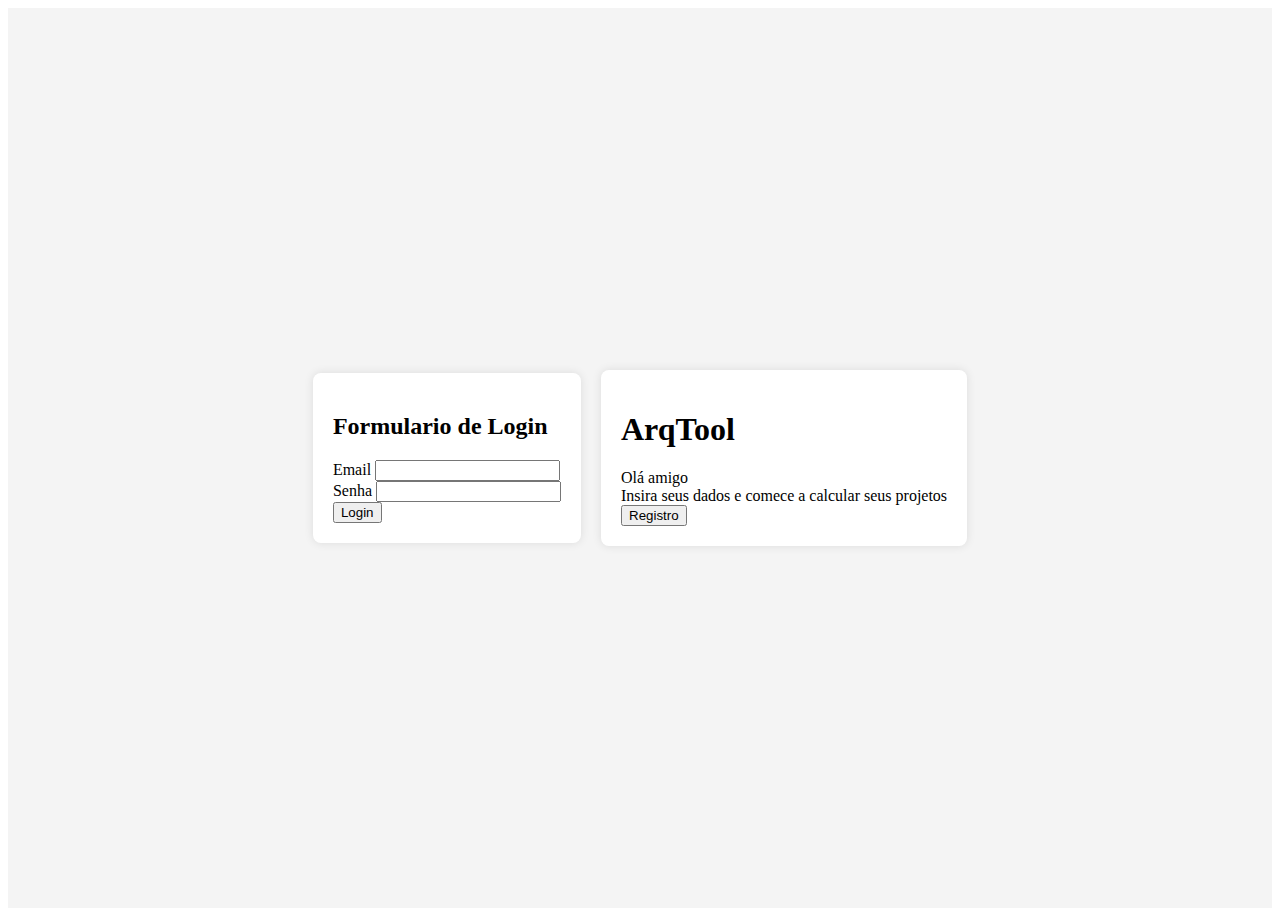
==== index.html @ d972c8eb "atualização estrutura html" ====
<!DOCTYPE html>
<html lang="en">

<head>
    <meta charset="UTF-8">
    <meta name="viewport" content="width=device-width, initial-scale=1.0">
    <title>Document</title>
    <link rel="stylesheet" href="./login/login.css">
</head>

<body>

    <div class="container">

        <div class="login-form">
            <h2>Formulario de Login</h2>     
        
            <div class="form-group">
                <label for="email">Email</label>
                <input type="text" id="email">
            </div>
        
            <div class="form-group">
                <label for="senha">Senha</label>
                <input type="password" id="senha">
            </div>
        
            <button onclick="login()">Login</button>
        </div>

        <div class="info">
            <h1 class="info-title">ArqTool</h1>
        
            <div class="greeting">
                <div class="greeting-title">Olá amigo</div>
                
                <div class="greeting-description">
                    <div>Insira seus dados e comece a calcular seus projetos</div>
                </div>
            </div>
        
            <button class="register-button" onClick="irParaRegistro()">Registro</button>
        </div>

    </div>

    <script src="login/login.js"></script>
</body>

</html>
---- login/login.css ----
/* Centralizar conteúdo na página */
.container {
    display: flex;
    justify-content: center;
    align-items: center;
    height: 100vh;
    background-color: #f4f4f4; /* Cor de fundo de exemplo */
}

/* Estilo para o formulário de login */
.login-form {
    background-color: #ffffff; /* Cor de fundo do formulário */
    padding: 20px;
    border-radius: 8px;
    box-shadow: 0px 0px 10px rgba(0, 0, 0, 0.1); /* Sombra suave */
    margin-right: 20px; /* Espaçamento entre os elementos */
}

/* Estilo para a seção de informações */
.info {
    background-color: #ffffff; /* Cor de fundo da seção de informações */
    padding: 20px;
    border-radius: 8px;
    box-shadow: 0px 0px 10px rgba(0, 0, 0, 0.1); /* Sombra suave */
}
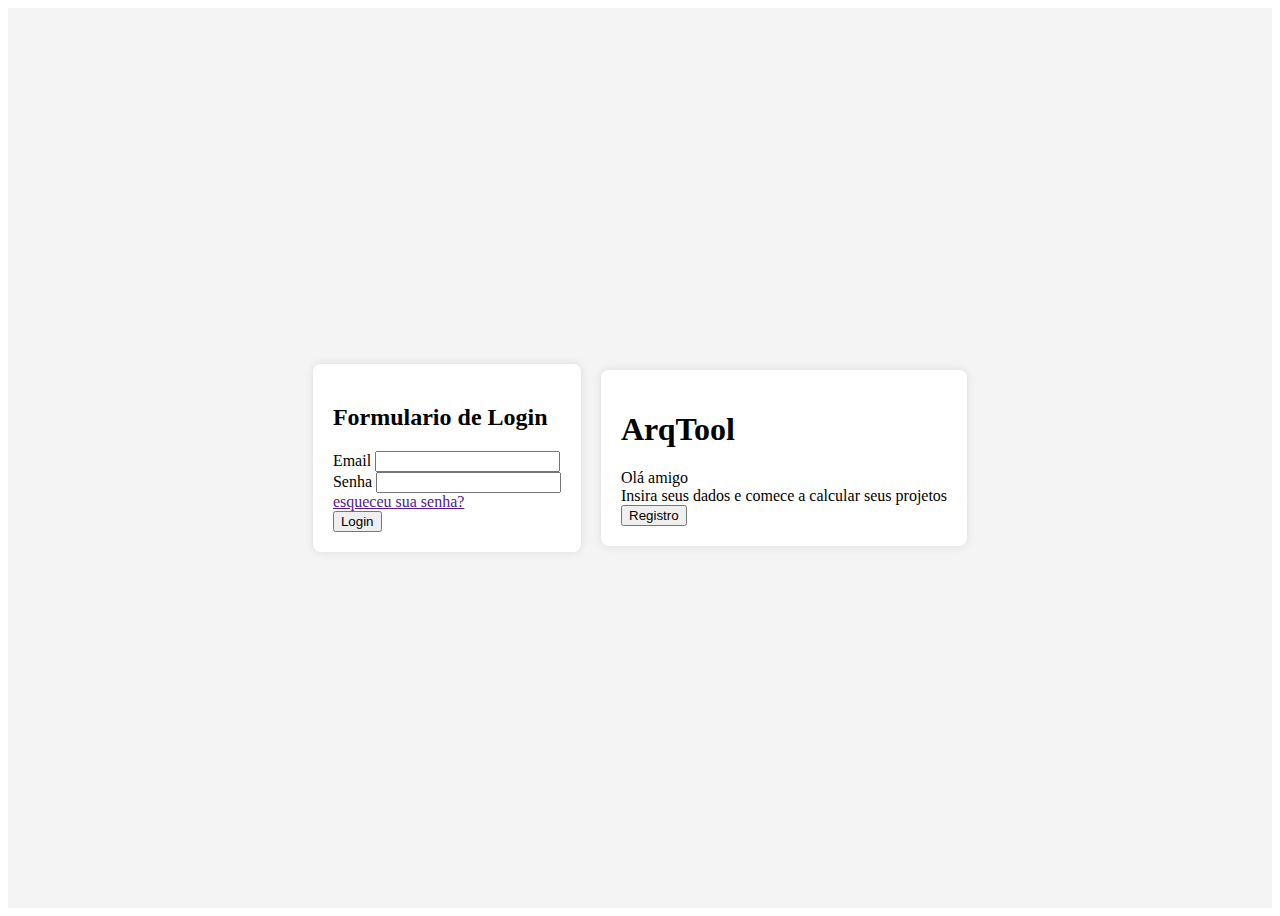
==== commit 0bd560dc: "add 'esqueceu sua senha?'" ====
--- a/index.html
+++ b/index.html
@@ -24,7 +24,11 @@
                 <label for="senha">Senha</label>
                 <input type="password" id="senha">
             </div>
-        
+
+            <div>
+                <a href="">esqueceu sua senha?</a>
+            </div>
+            
             <button onclick="login()">Login</button>
         </div>
 
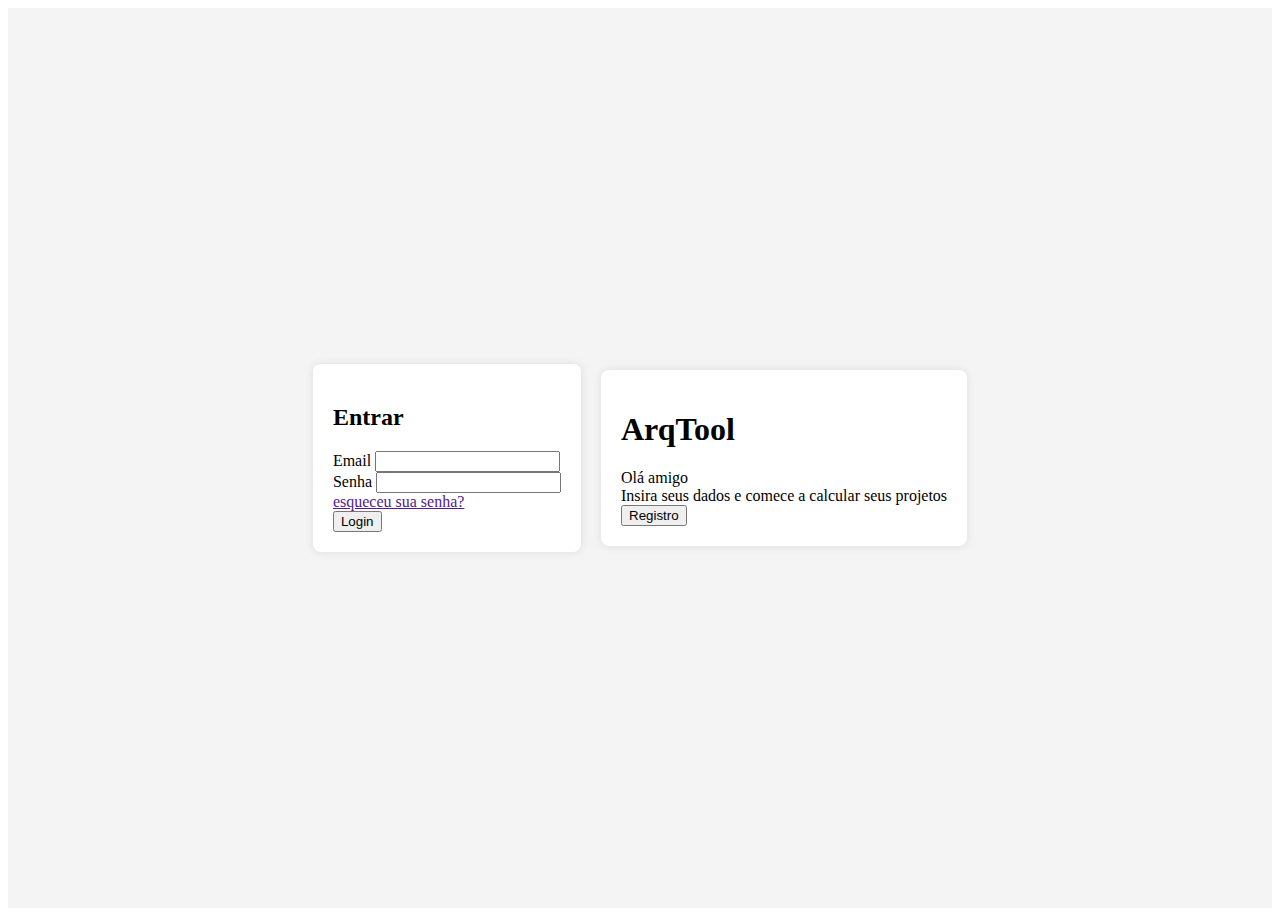
==== commit fccd933f: "tratamento de erros" ====
--- a/index.html
+++ b/index.html
@@ -13,7 +13,7 @@
     <div class="container">
 
         <div class="login-form">
-            <h2>Formulario de Login</h2>     
+            <h2>Entrar</h2>     
         
             <div class="form-group">
                 <label for="email">Email</label>
@@ -28,7 +28,7 @@
             <div>
                 <a href="">esqueceu sua senha?</a>
             </div>
-            
+
             <button onclick="login()">Login</button>
         </div>
 
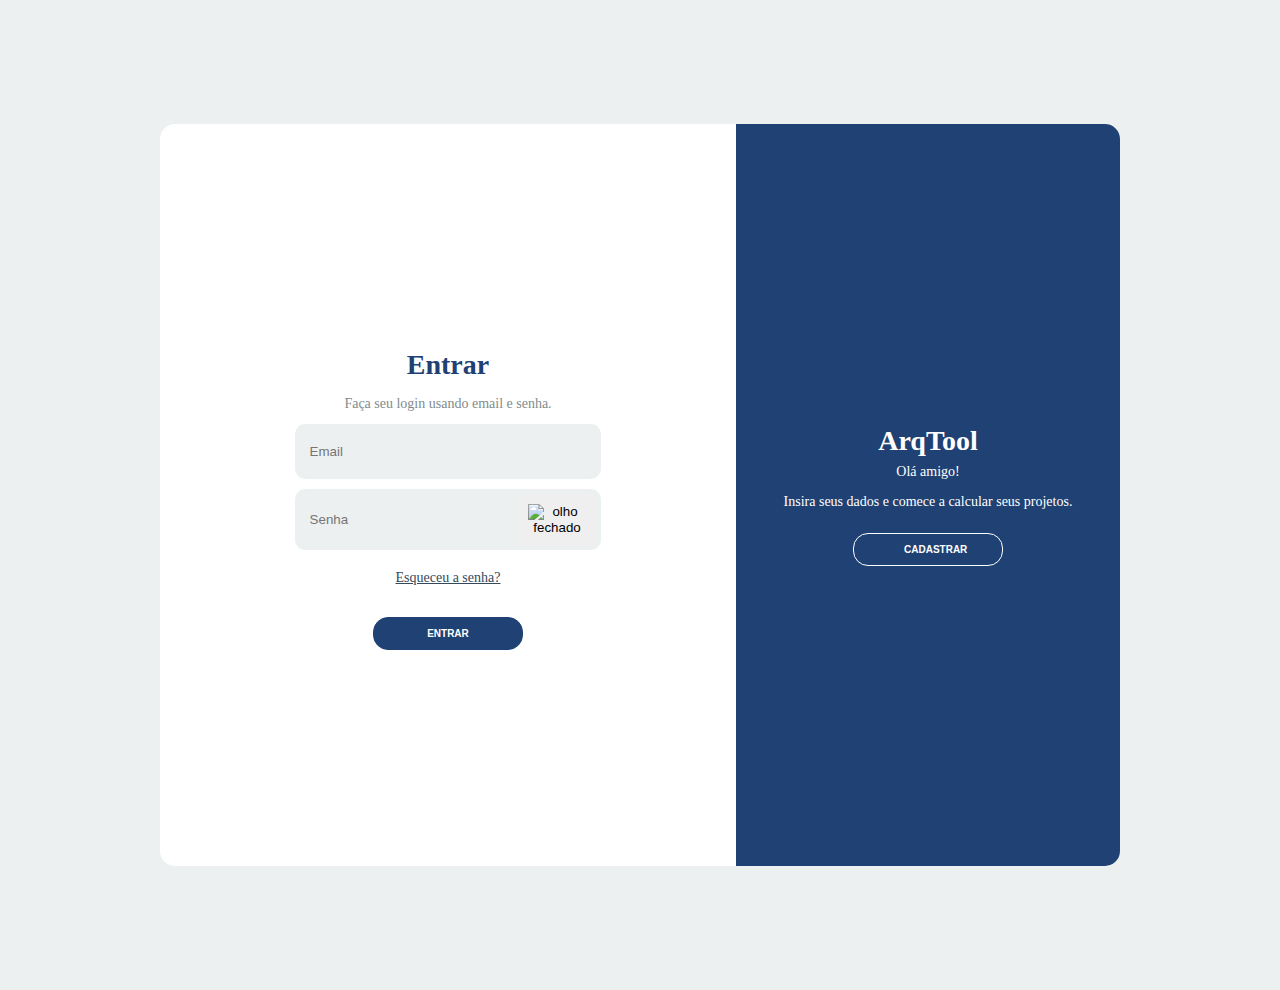
==== commit 2cf3c31b: "Estrutura Pág Despesas" ====
--- a/index.html
+++ b/index.html
@@ -4,51 +4,98 @@
 <head>
     <meta charset="UTF-8">
     <meta name="viewport" content="width=device-width, initial-scale=1.0">
-    <title>Document</title>
-    <link rel="stylesheet" href="./login/login.css">
+    <title>Login</title>
+    <link rel="icon" href="./assets/logo.png" type="image/png">
+    <link rel="stylesheet" href="./login-registro/autenticacao.css">
 </head>
 
-<body>
+<body class="sign-in-js">
 
     <div class="container">
-
-        <div class="login-form">
-            <h2>Entrar</h2>     
-        
-            <div class="form-group">
-                <label for="email">Email</label>
-                <input type="text" id="email">
-            </div>
-        
-            <div class="form-group">
-                <label for="senha">Senha</label>
-                <input type="password" id="senha">
+        <div class="content first-content">
+            <div class="first-column">
+                <h2 class="title title-primary">ArqTool</h2>
+                <p class="description description-primary">Bem-vindo de volta!</p>
+                <p class="description description-primary">Acesse sua conta agora mesmo.</p>
+                <button onclick="irParaLogin()" id="signin" class="btn btn-primary">ENTRAR</button>
             </div>
 
-            <div>
-                <a href="">esqueceu sua senha?</a>
+            <div class="second-column">
+                <h2 class="title title-second">Crie sua conta</h2>
+                <div class="form">
+                    <label class="label-input" for="">
+                        <i class="far fa-user icon-modify"></i>
+                        <input id="nomeCompletoR" type="text" placeholder="Nome e Sobrenome">
+                    </label>
+
+                    <label class="label-input" for="">
+                        <i class="far fa-envelope icon-modify"></i>
+                        <input id="emailR" type="email" placeholder="Email">
+                    </label>
+                    <label class="label-input" for="">
+                        <i class="fas fa-lock icon-modify"></i>
+                        <input id="dataNascimentoR" oninput="formatarDataNascimento(this)" type="text" placeholder="Data de nascimento">
+                    </label>
+
+                    <label class="label-input" for="">
+                        <i class="fas fa-lock icon-modify"></i>
+                        <input id="telefoneR" oninput="formatarTelefone(this)" type="tel" placeholder="Telefone">
+                    </label>
+
+                    <label class="label-input" for="">
+                        <i class="fas fa-lock icon-modify"></i>
+                        <input id="senhaR" type="password" placeholder="Senha">
+                        <button class="btnTgR" type="button" onclick="toggleVisibilityR('senhaR', 'confirmacaoSenhaR')"
+                            tabindex="-1">
+                            <img class="fechadoR" src="./assets/olho-fechado.png" alt="olho fechado">
+                        </button>
+                    </label>
+
+                    <label class="label-input" for="">
+                        <i class="fas fa-lock icon-modify"></i>
+                        <input id="confirmacaoSenhaR" type="password" placeholder="Confirmação da senha">
+                        <button class="btnTgR" type="button" onclick="toggleVisibilityR('senhaR', 'confirmacaoSenhaR')"
+                            tabindex="-1">
+                            <img class="fechadoR" src="./assets/olho-fechado.png" alt="olho fechado">
+                        </button>
+                    </label>
+
+                    <button onclick="registro()" class="btn btn-second">CADASTRAR</button>
+                </div>
+            </div><!-- second column -->
+        </div><!-- first content -->
+        <div class="content second-content">
+            <div class="first-column">
+                <h2 class="title title-primary">ArqTool</h2>
+                <p class="description description-primary">Olá amigo!</p>
+                <p class="description description-primary">Insira seus dados e comece a calcular seus projetos.</p>
+                <button onclick="irParaRegistro()" id="signup" class="btn btn-primary">CADASTRAR</button>
             </div>
+            <div class="second-column">
+                <h2 class="title title-second">Entrar</h2>
+                <p class="description description-second">Faça seu login usando email e senha.</p>
+                <div class="form">
 
-            <button onclick="login()">Login</button>
-        </div>
+                    <label class="label-input" for="">
+                        <i class="far fa-envelope icon-modify"></i>
+                        <input id="emailL" type="email" placeholder="Email">
+                    </label>
 
-        <div class="info">
-            <h1 class="info-title">ArqTool</h1>
-        
-            <div class="greeting">
-                <div class="greeting-title">Olá amigo</div>
-                
-                <div class="greeting-description">
-                    <div>Insira seus dados e comece a calcular seus projetos</div>
+                    <label class="label-input" for="">
+                        <i class="fas fa-lock icon-modify"></i>
+                        <input id="senhaL" type="password" placeholder="Senha">
+                        <button class="btnTgL" type="button" onclick="toggleVisibilityL()" tabindex="-1">
+                            <img class="fechadoL" src="./assets/olho-fechado.png" alt="olho fechado">
+                        </button>
+                    </label>
+
+                    <a class="password" onclick="irParaRecuperarSenha()">Esqueceu a senha?</a>
+                    <button onclick="login()" class="btn btn-second">ENTRAR</button>
                 </div>
-            </div>
-        
-            <button class="register-button" onClick="irParaRegistro()">Registro</button>
-        </div>
+            </div><!-- second column -->
+        </div><!-- second-content -->
 
-    </div>
-
-    <script src="login/login.js"></script>
+        <script src="login-registro/login-registro.js"></script>
 </body>
 
 </html>--- a/login-registro/autenticacao.css
+++ b/login-registro/autenticacao.css
@@ -0,0 +1,628 @@
+
+@import url('https://fonts.googleapis.com/css2?family=Roboto&display=swap');
+* {
+    margin: 0;
+    padding: 0;
+    box-sizing: border-box;
+}
+
+.fechadoR {
+    width: 30px;  /* Ajuste a largura desejada */
+    height: auto; /* Mantém a proporção da imagem */
+}
+
+.fechadoL {
+    width: 30px;  /* Ajuste a largura desejada */
+    height: auto; /* Mantém a proporção da imagem */
+}
+
+.btnTgR {
+    border: none;
+}
+
+.btnTgL {
+    border: none;
+}
+
+.container {
+    display: flex;
+    justify-content: center;
+    align-items: center;
+    height: 110vh;
+    background-color: #ecf0f1;
+}
+.content {
+    background-color: #fff;
+    border-radius: 15px;
+    width: 960px;
+    height: 50%;
+    justify-content: space-between;
+    align-items: center;
+    position: relative;
+}
+.content::before {
+    content: "";
+    position: absolute;
+    background-color: #1F4173;
+    width: 40%;
+    height: 100%;
+    border-top-left-radius: 15px;
+    border-bottom-left-radius: 15px;
+
+
+    left: 0;
+}
+.title {
+    font-size: 28px;
+    font-weight: bold;
+    text-transform: capitalize;
+}
+.title-primary {
+    color: #fff;
+}
+.title-second {
+    color: #1F4173;
+    margin: 8px;
+}
+.description {
+    font-size: 14px;
+    font-weight: 300;
+    line-height: 30px;
+}
+.description-primary {
+    color: #fff;
+}
+.description-second {
+    color: #7f8c8d;
+}
+.btn {
+    border-radius: 15px;
+    text-transform: uppercase;
+    color: #fff;
+    font-size: 10px;
+    padding: 10px 50px;
+    cursor: pointer;
+    font-weight: bold;
+    width: 150px;
+    align-self: center;
+    border: none;
+    margin-top: 1rem;
+}
+.btn-primary {
+    background-color: transparent;
+    border: 1px solid #fff;
+    transition: background-color .5s;
+   position: relative;
+  align-items: center;
+  justify-content: center;
+        
+        
+}
+.btn-primary:hover {
+    background-color: #fff;
+    color: #1F4173;
+}
+.btn-second {
+    background-color: #1F4173;
+    border: 1px solid #1F4173;
+    transition: background-color .5s;
+    display: flex;
+    align-items: center;
+    justify-content: center;
+}
+.btn-second:hover {
+    background-color: #fff;
+    border: 1px solid #1F4173;
+    color: #1F4173;
+}
+.first-content {
+    height: 75%;
+    display: flex;
+}
+.first-content .second-column {
+    z-index: 11;
+}
+.first-column {
+    text-align: center;
+    width: 40%;
+    z-index: 10;
+}
+.second-column {
+    width: 60%;
+    display: flex;
+    flex-direction: column;
+    align-items: center;
+    
+}
+
+.fechadoR {
+    border: none;
+    height: 20px;
+    width: 20px;
+    margin: 10px;
+}
+
+.fechadoL {
+    border: none;
+    height: 20px;
+    width: 20px;
+    margin: 10px;
+
+}
+
+.social-media {
+    margin: 1rem 0;
+}
+.link-social-media:not(:first-child){
+    margin-left: 10px;
+}
+.link-social-media .item-social-media {
+    transition: background-color .5s;
+}
+.link-social-media:hover .item-social-media{
+    background-color: #1F4173;
+    color: #fff;
+    border-color: #1F4173;
+}
+.list-social-media {
+    display: flex;
+    list-style-type: none;
+}
+.item-social-media {
+    border: 1px solid #bdc3c7;
+    border-radius: 50%;
+    width: 35px;
+    height: 35px;
+    line-height: 35px;
+    text-align: center;
+    color: #95a5a6;
+}
+.form {
+    display: flex;
+    flex-direction: column;
+    width: 55%;
+}
+.form input {
+    height: 45px;
+    width: 100%;
+    border: none;
+    background-color: #ecf0f1;
+}
+input:-webkit-autofill 
+{    
+    -webkit-box-shadow: 0 0 0px 1000px #ecf0f1 inset !important;
+    -webkit-text-fill-color: #000 !important;
+}
+.label-input {
+    background-color: #ecf0f1;
+    display: flex;
+    align-items: center;
+    margin: 5px;
+    border-radius: 10px; /* arredondando as bordas */
+    padding: 5px; /* espaço interno para conteúdo */
+    
+    
+}
+.icon-modify {
+    color: #7f8c8d;
+    padding: 0 5px;
+}
+
+/* second content*/
+
+.second-content {
+    position: absolute;
+    display: flex;
+}
+.second-content .first-column {
+    order: 2;
+    z-index: -1;
+}
+.second-content .second-column {
+    order: 1;
+    z-index: -1;
+}
+.password {
+    color: #34495e;
+    font-size: 14px;
+    margin: 15px 0;
+    text-align: center;
+    cursor: pointer; 
+    text-decoration: underline; 
+}
+.password::first-letter {
+    text-transform: capitalize;
+}
+
+
+
+.sign-in-js .first-content .first-column {
+    z-index: -1;
+}
+
+.sign-in-js .second-content .second-column {
+    z-index: 11;
+}
+.sign-in-js .second-content .first-column {
+    z-index: 13;
+}
+
+.sign-in-js .content::before {
+    left: 60%;
+    border-top-left-radius: 0;
+    border-bottom-left-radius: 0;
+    border-top-right-radius: 15px;
+    border-bottom-right-radius: 15px;
+    animation: slidein 0.3s ease-in-out; /* Alterado para ease-in-out */
+
+    z-index: 12;
+}
+
+.sign-up-js .content::before {
+    animation: slideout 0.3s ease-in-out; /* Alterado para ease-in-out */
+
+    z-index: 12;
+}
+
+@keyframes slidein {
+    from {
+        left: 0;
+    }
+    to {
+        left: 10%;
+    }
+}
+
+@keyframes slideout {
+    from {
+        left: 10%;
+    }
+    to {
+        left: 0;
+    }
+}
+
+.sign-up-js .second-content .first-column,
+.sign-up-js .second-content .second-column {
+    z-index: -1;
+}
+
+.sign-up-js .first-content .second-column {
+    z-index: 11;
+}
+
+.sign-up-js .first-content .first-column {
+    z-index: 13;    
+}
+
+
+/* DESLOCAMENTO CONTEÚDO ATRÁS DO CONTENT:BEFORE*/
+.sign-in-js .first-content .second-column {
+
+    z-index: -1;
+    position: relative;
+    animation: deslocamentoEsq 0.1s; /*MODIFIQUEI DE 3s PARA 1.3s*/
+}
+
+.sign-up-js .second-content .second-column {
+    position: relative;
+    z-index: -1;
+    animation: deslocamentoDir 0.1s; /*MODIFIQUEI DE 3s PARA 1.3s*/
+}
+
+/*ANIMAÇÃOO CSS PARA O CONTEÚDO*/
+
+@keyframes deslocamentoEsq {
+
+    from {
+        left: 0;
+        opacity: 1;
+        z-index: 12;
+    }
+
+    25% {
+        left: -80px;
+        opacity: .5;
+        /* z-index: 12; NÃO HÁ NECESSIDADE */
+    }
+
+    50% {
+        left: -100px;
+        opacity: .2;
+        /* z-index: 12; NÃO HÁ NECESSIDADE */
+    }
+
+    to {
+        left: -110px;
+        opacity: 0;
+        z-index: -1;
+    }
+}
+
+
+@keyframes deslocamentoDir {
+
+    from {
+        left: 0;
+        z-index: 12;
+    }
+
+    25% {
+        left: 80px;
+        /* z-index: 12;  NÃO HÁ NECESSIDADE*/
+    }
+
+    50% {
+        left: 100px;
+        /* z-index: 12; NÃO HÁ NECESSIDADE*/
+        /* background-color: yellow;  Exemplo que dei no vídeo*/
+    }
+
+    to {
+        left: 110px;
+        z-index: -1;
+    }
+}
+
+
+/*ANIMAÇÃO CSS*/
+
+@keyframes slidein {
+
+    from {
+        left: 0;
+        width: 40%;
+    }
+
+    25% {
+        left: 5%;
+        width: 50%;
+    }
+
+    50% {
+        left: 25%;
+        width: 60%;
+    }
+
+    75% {
+        left: 45%;
+        width: 50%;
+    }
+
+    to {
+        left: 60%;
+        width: 40%;
+    }
+}
+
+@keyframes slideout {
+
+    from {
+        left: 60%;
+        width: 40%;
+    }
+
+    25% {
+        left: 45%;
+        width: 50%;
+    }
+
+    50% {
+        left: 25%;
+        width: 60%;
+    }
+
+    75% {
+        left: 5%;
+        width: 50%;
+    }
+
+    to {
+        left: 0;
+        width: 40%;
+    }
+}
+
+/*VERSÃO MOBILE*/
+@media screen and (max-width: 1040px) {
+    .content {
+        width: 100%;
+        height: 100%;
+    }
+
+    .content::before {
+        width: 100%;
+        height: 40%;
+        top: 0;
+        border-radius: 0;
+    }
+    .first-content, .second-content {
+        flex-direction: column;
+        justify-content: space-around;
+    }
+
+    .first-column, .second-column {
+        width: 100%;
+    }
+    
+    .sign-in-js .content::before {
+        top: 60%;
+        left: 0;
+        border-radius: 0;
+
+    }
+
+    .form {
+        width: 90%;
+    }
+    
+    /* ANIMAÇÃO MOBILE CSS*/
+
+    @keyframes deslocamentoEsq {
+
+        from {
+            top: 0;
+            opacity: 1;
+            z-index: 12;
+        }
+    
+        25% {
+            top: -80px;
+            opacity: .5;
+            /* z-index: 12; NÃO HÁ NECESSIDADE */
+        }
+    
+        50% {
+            top: -100px;
+            opacity: .2;
+            /* z-index: 12; NÃO HÁ NECESSIDADE */
+        }
+    
+        to {
+            top: -110px;
+            opacity: 0;
+            z-index: -1;
+        }
+    }
+    
+    
+    @keyframes deslocamentoDir {
+    
+        from {
+            top: 0;
+            z-index: 12;
+        }
+    
+        25% {
+            top: 80px;
+            /* z-index: 12;  NÃO HÁ NECESSIDADE*/
+        }
+    
+        50% {
+            top: 100px;
+            /* z-index: 12; NÃO HÁ NECESSIDADE*/
+            /* background-color: yellow;  Exemplo que dei no vídeo*/
+        }
+    
+        to {
+            top: 110px;
+            z-index: -1;
+        }
+    }
+    
+    
+    
+    @keyframes slidein {
+    
+        from {
+            top: 0;
+            height: 40%;
+        }
+    
+        25% {
+            top: 5%;
+            height: 50%;
+        }
+    
+        50% {
+            top: 25%;
+            height: 60%;
+        }
+    
+        75% {
+            top: 45%;
+            height: 50%;
+        }
+    
+        to {
+            top: 60%;
+            height: 40%;
+        }
+    }
+    
+    @keyframes slideout {
+    
+        from {
+            top: 60%;
+            height: 40%;
+        }
+    
+        25% {
+            top: 45%;
+            height: 50%;
+        }
+    
+        50% {
+            top: 25%;
+            height: 60%;
+        }
+    
+        75% {
+            top: 5%;
+            height: 50%;
+        }
+    
+        to {
+            top: 0;
+            height: 40%;
+        }
+    }
+   
+}
+
+@media screen and (max-width: 740px) {
+    .form {
+        width: 50%;
+    }
+}
+
+@media screen and (max-width: 425px) {
+    .form {
+        width: 100%;
+    }
+}
+
+
+
+
+
+
+
+
+
+
+
+
+
+
+
+
+
+
+
+
+
+
+
+
+
+
+
+
+
+
+
+
+
+
+
+
+
+
+
+
+
+
+
+
+
